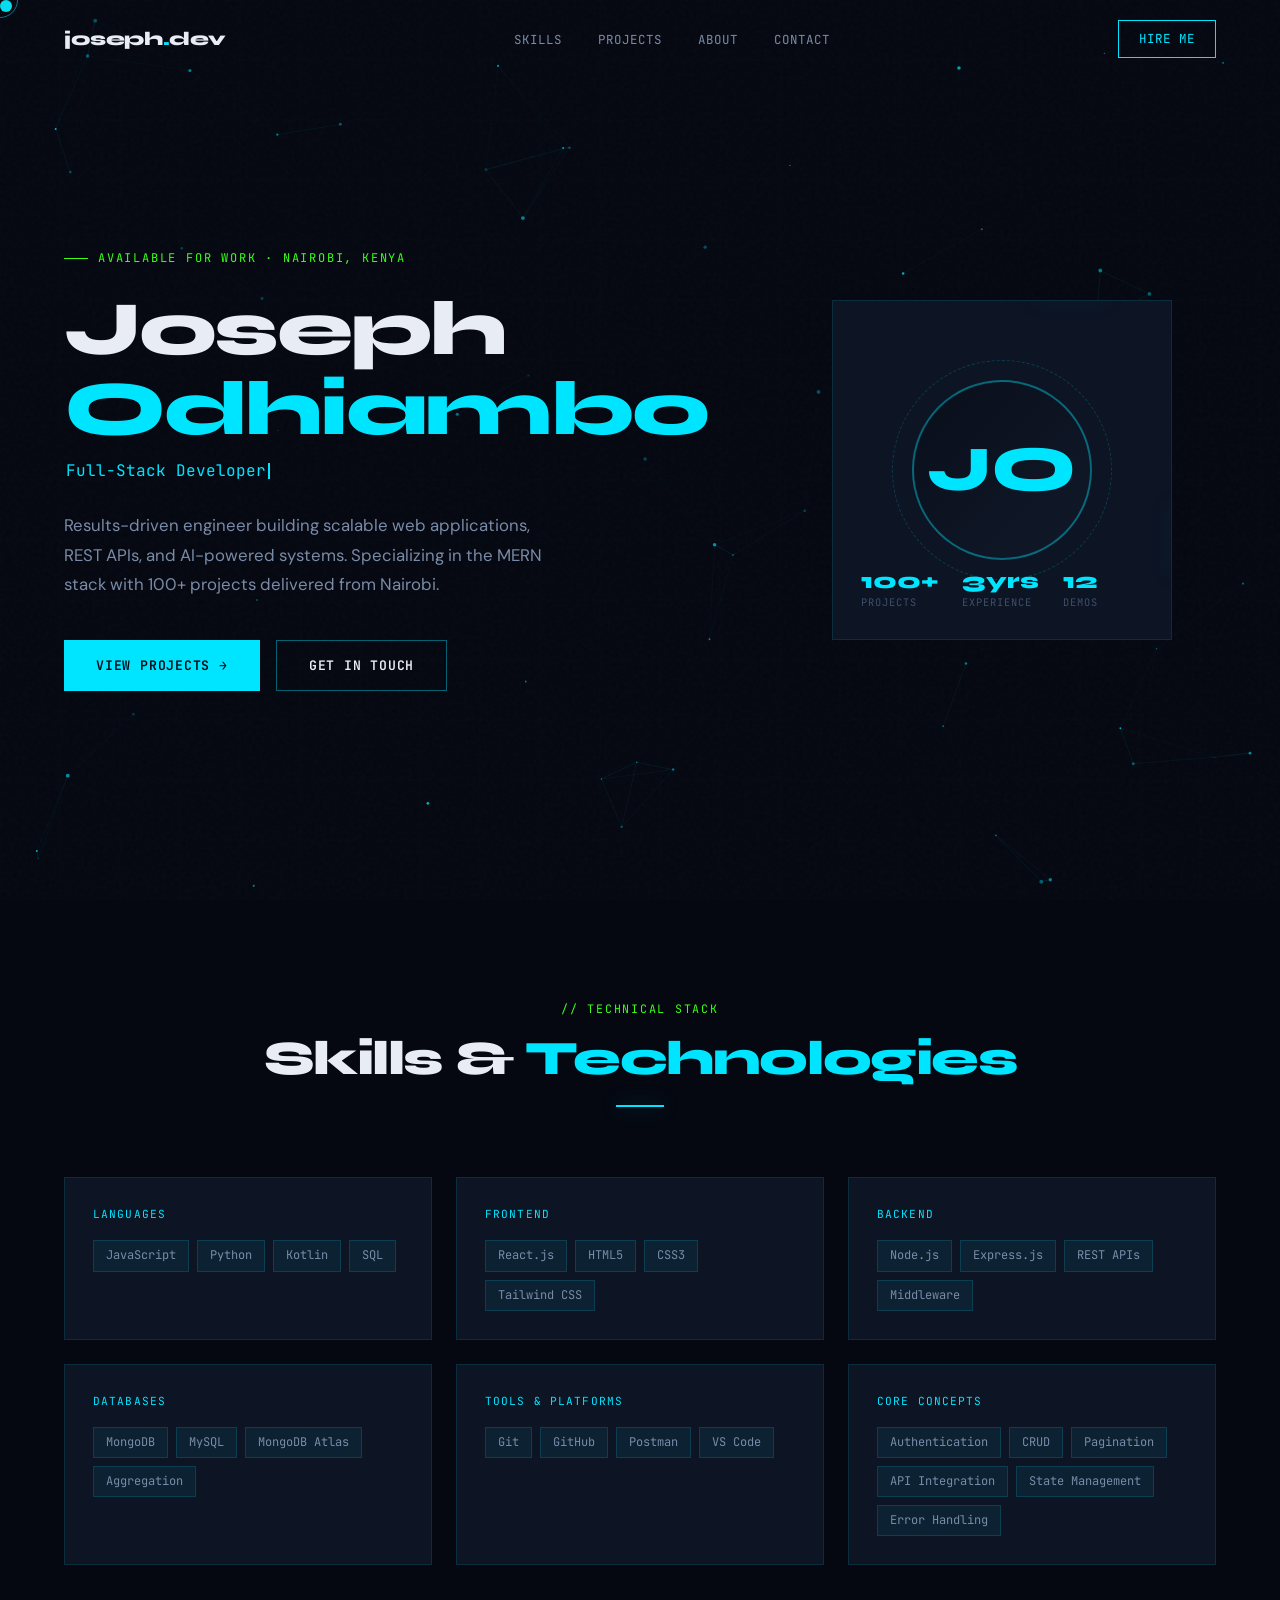
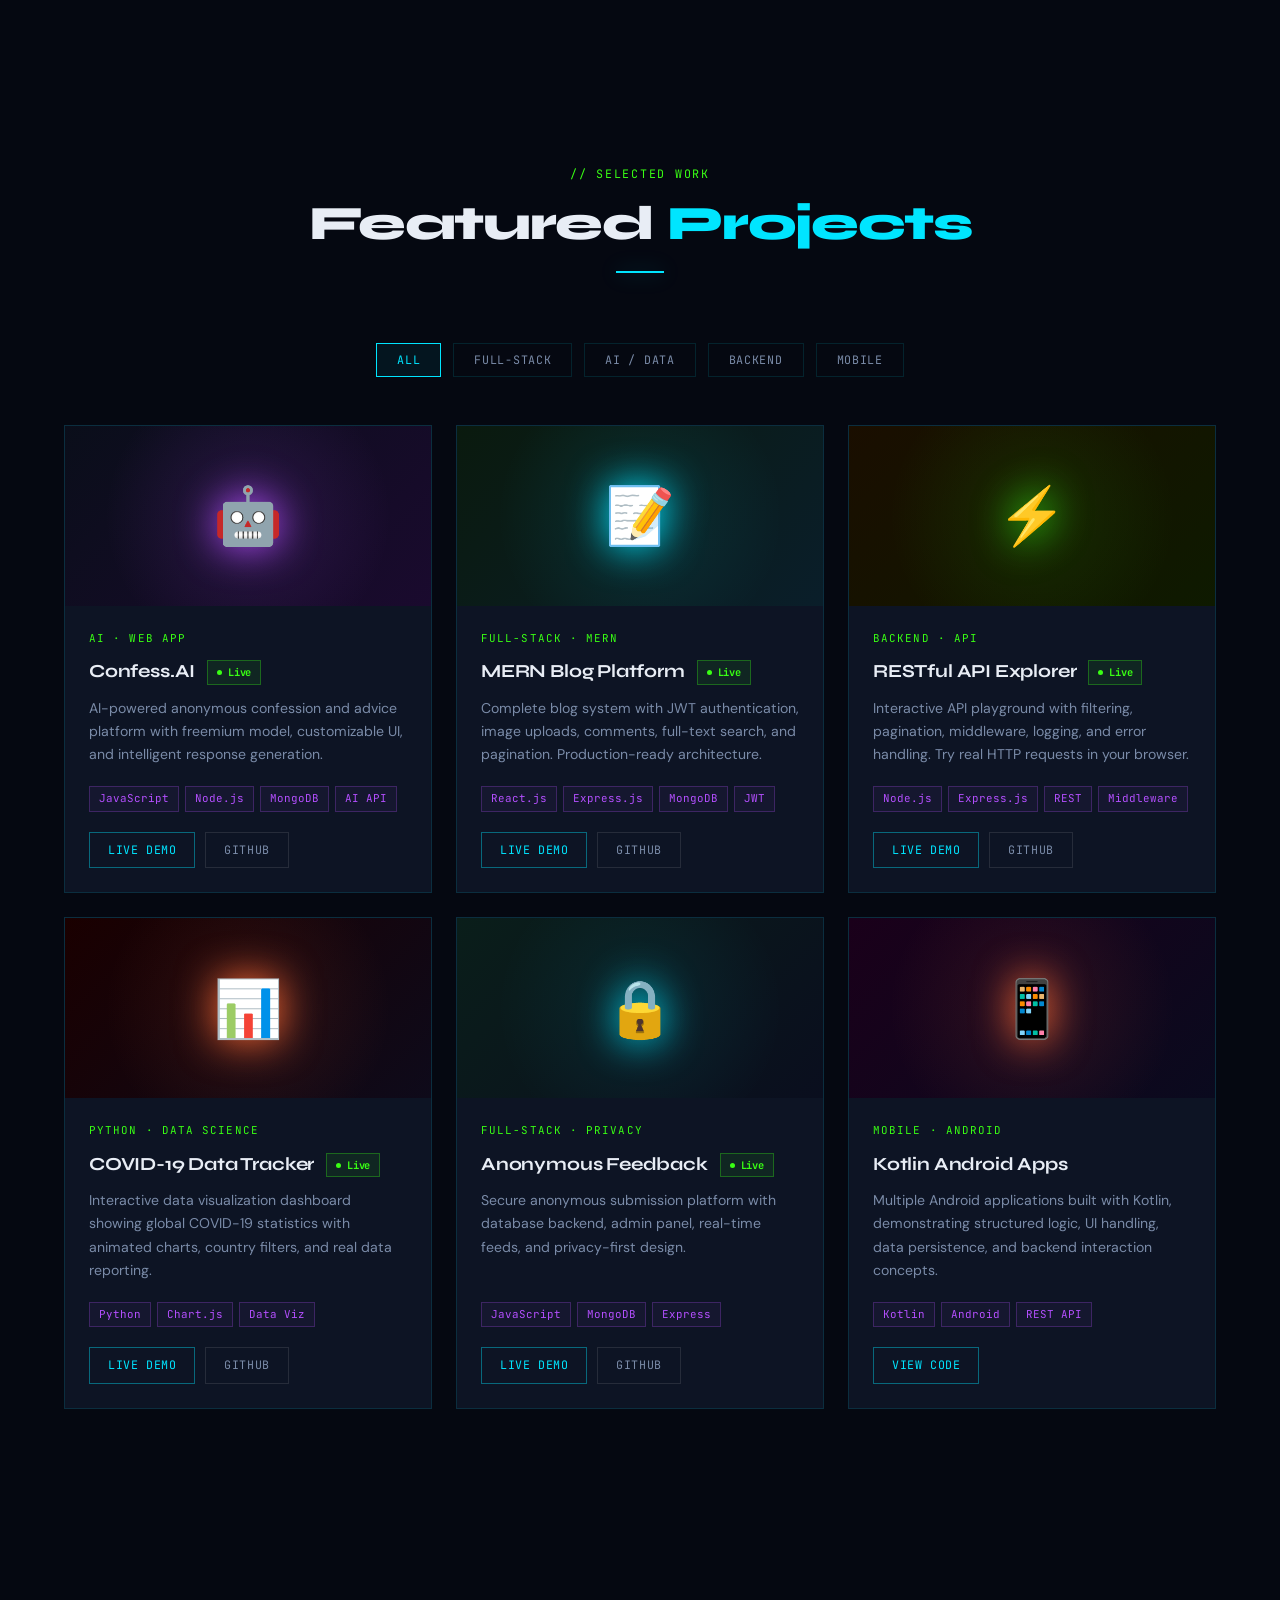
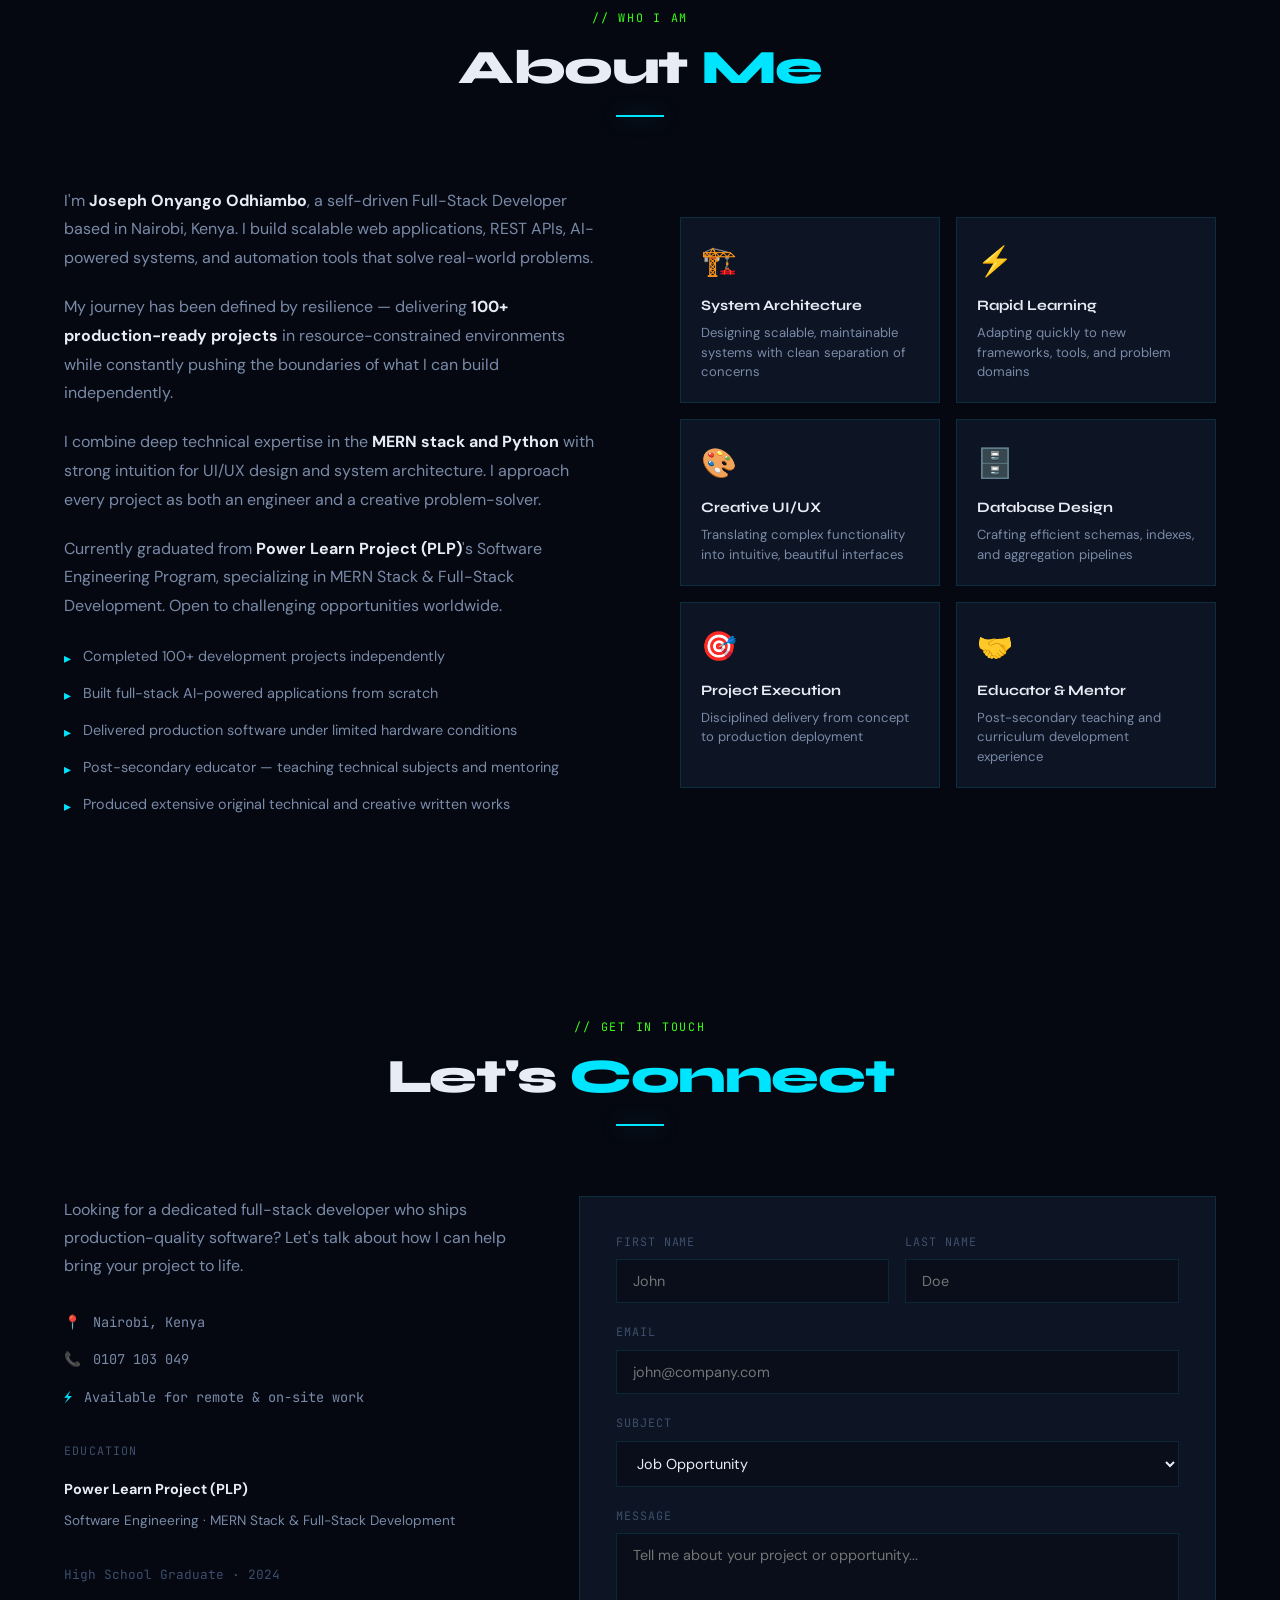
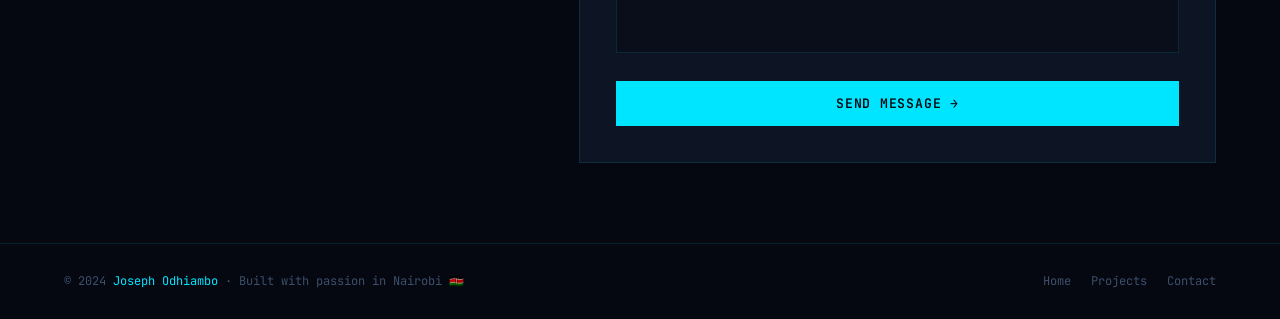
==== index.html @ 35f03763 "Add files via upload" ====
<!DOCTYPE html>
<html lang="en">
<head>
  <meta charset="UTF-8" />
  <meta name="viewport" content="width=device-width, initial-scale=1.0" />
  <meta name="description" content="Joseph Onyango Odhiambo — Full-Stack Developer, AI Builder, Software Engineer based in Nairobi, Kenya." />
  <title>Joseph Odhiambo | Full-Stack Developer & AI Builder</title>
  <link rel="stylesheet" href="css/style.css" />
</head>
<body>
<div id="cursor"></div>
<div id="cursor-ring"></div>
<canvas id="bg-canvas"></canvas>
<div class="noise-overlay"></div>

<nav>
  <div class="nav-inner">
    <a href="#hero" class="nav-logo">joseph<span>.</span>dev</a>
    <ul class="nav-links">
      <li><a href="#skills">Skills</a></li>
      <li><a href="#projects">Projects</a></li>
      <li><a href="#about">About</a></li>
      <li><a href="#contact">Contact</a></li>
    </ul>
    <a href="#contact" class="nav-cta">Hire Me</a>
    <button class="hamburger" id="hamburger" aria-label="Menu">
      <span></span><span></span><span></span>
    </button>
  </div>
</nav>

<div class="mobile-nav" id="mobileNav">
  <button class="mobile-nav-close" id="mobileClose">✕</button>
  <a href="#skills">Skills</a>
  <a href="#projects">Projects</a>
  <a href="#about">About</a>
  <a href="#contact">Contact</a>
  <a href="#contact" style="color:var(--accent-cyan)">Hire Me →</a>
</div>

<section id="hero">
  <div class="container">
    <div class="hero-grid">
      <div class="hero-content">
        <p class="hero-tag hero-reveal" style="opacity:0;transform:translateY(20px);transition:all 0.6s ease">Available for work · Nairobi, Kenya</p>
        <h1 class="hero-name hero-reveal" style="opacity:0;transform:translateY(20px);transition:all 0.6s ease">
          <span class="line">Joseph</span>
          <span class="line highlight">Odhiambo</span>
        </h1>
        <p class="hero-title hero-reveal" style="opacity:0;transform:translateY(20px);transition:all 0.6s ease">
          <span class="typed-text">Full-Stack Developer</span><span class="cursor-blink"></span>
        </p>
        <p class="hero-desc hero-reveal" style="opacity:0;transform:translateY(20px);transition:all 0.6s ease">
          Results-driven engineer building scalable web applications, REST APIs, and AI-powered systems. Specializing in the MERN stack with 100+ projects delivered from Nairobi.
        </p>
        <div class="hero-actions hero-reveal" style="opacity:0;transform:translateY(20px);transition:all 0.6s ease">
          <a href="#projects" class="btn-primary">View Projects →</a>
          <a href="#contact" class="btn-secondary">Get in Touch</a>
        </div>
      </div>
      <div class="hero-visual hero-reveal" style="opacity:0;transform:translateY(20px);transition:all 0.8s ease">
        <div class="hero-card">
          <div class="hero-avatar-ring"></div>
          <div class="hero-avatar">JO</div>
          <div class="hero-stats-row">
            <div class="stat-chip">
              <span class="num" data-count="100" data-suffix="+">0+</span>
              <span class="label">Projects</span>
            </div>
            <div class="stat-chip">
              <span class="num" data-count="3" data-suffix="yrs">0yrs</span>
              <span class="label">Experience</span>
            </div>
            <div class="stat-chip">
              <span class="num" data-count="12" data-suffix="">0</span>
              <span class="label">Demos</span>
            </div>
          </div>
        </div>
      </div>
    </div>
  </div>
</section>

<section id="skills">
  <div class="container">
    <div class="section-header reveal">
      <span class="section-tag">// technical stack</span>
      <h2 class="section-title">Skills &amp; <span>Technologies</span></h2>
      <div class="section-divider"></div>
    </div>
    <div class="skills-grid">
      <div class="skill-card reveal reveal-delay-1">
        <div class="skill-card-title">Languages</div>
        <div class="skill-tags">
          <span class="skill-tag">JavaScript</span><span class="skill-tag">Python</span>
          <span class="skill-tag">Kotlin</span><span class="skill-tag">SQL</span>
        </div>
      </div>
      <div class="skill-card reveal reveal-delay-2">
        <div class="skill-card-title">Frontend</div>
        <div class="skill-tags">
          <span class="skill-tag">React.js</span><span class="skill-tag">HTML5</span>
          <span class="skill-tag">CSS3</span><span class="skill-tag">Tailwind CSS</span>
        </div>
      </div>
      <div class="skill-card reveal reveal-delay-3">
        <div class="skill-card-title">Backend</div>
        <div class="skill-tags">
          <span class="skill-tag">Node.js</span><span class="skill-tag">Express.js</span>
          <span class="skill-tag">REST APIs</span><span class="skill-tag">Middleware</span>
        </div>
      </div>
      <div class="skill-card reveal reveal-delay-1">
        <div class="skill-card-title">Databases</div>
        <div class="skill-tags">
          <span class="skill-tag">MongoDB</span><span class="skill-tag">MySQL</span>
          <span class="skill-tag">MongoDB Atlas</span><span class="skill-tag">Aggregation</span>
        </div>
      </div>
      <div class="skill-card reveal reveal-delay-2">
        <div class="skill-card-title">Tools &amp; Platforms</div>
        <div class="skill-tags">
          <span class="skill-tag">Git</span><span class="skill-tag">GitHub</span>
          <span class="skill-tag">Postman</span><span class="skill-tag">VS Code</span>
        </div>
      </div>
      <div class="skill-card reveal reveal-delay-3">
        <div class="skill-card-title">Core Concepts</div>
        <div class="skill-tags">
          <span class="skill-tag">Authentication</span><span class="skill-tag">CRUD</span>
          <span class="skill-tag">Pagination</span><span class="skill-tag">API Integration</span>
          <span class="skill-tag">State Management</span><span class="skill-tag">Error Handling</span>
        </div>
      </div>
    </div>
  </div>
</section>

<section id="projects">
  <div class="container">
    <div class="section-header reveal">
      <span class="section-tag">// selected work</span>
      <h2 class="section-title">Featured <span>Projects</span></h2>
      <div class="section-divider"></div>
    </div>
    <div class="projects-filter reveal">
      <button class="filter-btn active" data-filter="all">All</button>
      <button class="filter-btn" data-filter="fullstack">Full-Stack</button>
      <button class="filter-btn" data-filter="ai">AI / Data</button>
      <button class="filter-btn" data-filter="backend">Backend</button>
      <button class="filter-btn" data-filter="mobile">Mobile</button>
    </div>
    <div class="projects-grid">

      <div class="project-card reveal reveal-delay-1" data-category="ai">
        <div class="project-header" style="background:linear-gradient(135deg,#0a0e1a,#1a0a2e)">
          <div class="project-header-bg" style="background:radial-gradient(circle at 50% 50%,#b44fff,transparent 70%);position:absolute;inset:0;opacity:0.15"></div>
          <span class="project-icon" style="color:#b44fff">🤖</span>
        </div>
        <div class="project-body">
          <span class="project-category">AI · Web App</span>
          <h3 class="project-name">Confess.AI <span class="live-badge">Live</span></h3>
          <p class="project-desc">AI-powered anonymous confession and advice platform with freemium model, customizable UI, and intelligent response generation.</p>
          <div class="project-tech">
            <span class="tech-chip">JavaScript</span><span class="tech-chip">Node.js</span>
            <span class="tech-chip">MongoDB</span><span class="tech-chip">AI API</span>
          </div>
          <div class="project-actions">
            <a href="projects/confess-ai.html" class="btn-project">Live Demo</a>
            <a href="#" class="btn-project" style="border-color:rgba(255,255,255,0.1);color:var(--text-secondary)">GitHub</a>
          </div>
        </div>
      </div>

      <div class="project-card reveal reveal-delay-2" data-category="fullstack">
        <div class="project-header" style="background:linear-gradient(135deg,#0a1a0e,#0a1e2a)">
          <div class="project-header-bg" style="background:radial-gradient(circle at 50% 50%,#00e5ff,transparent 70%);position:absolute;inset:0;opacity:0.1"></div>
          <span class="project-icon" style="color:#00e5ff">📝</span>
        </div>
        <div class="project-body">
          <span class="project-category">Full-Stack · MERN</span>
          <h3 class="project-name">MERN Blog Platform <span class="live-badge">Live</span></h3>
          <p class="project-desc">Complete blog system with JWT authentication, image uploads, comments, full-text search, and pagination. Production-ready architecture.</p>
          <div class="project-tech">
            <span class="tech-chip">React.js</span><span class="tech-chip">Express.js</span>
            <span class="tech-chip">MongoDB</span><span class="tech-chip">JWT</span>
          </div>
          <div class="project-actions">
            <a href="projects/blog-platform.html" class="btn-project">Live Demo</a>
            <a href="#" class="btn-project" style="border-color:rgba(255,255,255,0.1);color:var(--text-secondary)">GitHub</a>
          </div>
        </div>
      </div>

      <div class="project-card reveal reveal-delay-3" data-category="backend">
        <div class="project-header" style="background:linear-gradient(135deg,#1a0e00,#0e1a00)">
          <div class="project-header-bg" style="background:radial-gradient(circle at 50% 50%,#39ff14,transparent 70%);position:absolute;inset:0;opacity:0.1"></div>
          <span class="project-icon" style="color:#39ff14">⚡</span>
        </div>
        <div class="project-body">
          <span class="project-category">Backend · API</span>
          <h3 class="project-name">RESTful API Explorer <span class="live-badge">Live</span></h3>
          <p class="project-desc">Interactive API playground with filtering, pagination, middleware, logging, and error handling. Try real HTTP requests in your browser.</p>
          <div class="project-tech">
            <span class="tech-chip">Node.js</span><span class="tech-chip">Express.js</span>
            <span class="tech-chip">REST</span><span class="tech-chip">Middleware</span>
          </div>
          <div class="project-actions">
            <a href="projects/api-explorer.html" class="btn-project">Live Demo</a>
            <a href="#" class="btn-project" style="border-color:rgba(255,255,255,0.1);color:var(--text-secondary)">GitHub</a>
          </div>
        </div>
      </div>

      <div class="project-card reveal reveal-delay-1" data-category="ai">
        <div class="project-header" style="background:linear-gradient(135deg,#1a0000,#0e0a1a)">
          <div class="project-header-bg" style="background:radial-gradient(circle at 50% 50%,#ff6b35,transparent 70%);position:absolute;inset:0;opacity:0.12"></div>
          <span class="project-icon" style="color:#ff6b35">📊</span>
        </div>
        <div class="project-body">
          <span class="project-category">Python · Data Science</span>
          <h3 class="project-name">COVID-19 Data Tracker <span class="live-badge">Live</span></h3>
          <p class="project-desc">Interactive data visualization dashboard showing global COVID-19 statistics with animated charts, country filters, and real data reporting.</p>
          <div class="project-tech">
            <span class="tech-chip">Python</span><span class="tech-chip">Chart.js</span>
            <span class="tech-chip">Data Viz</span>
          </div>
          <div class="project-actions">
            <a href="projects/covid-tracker.html" class="btn-project">Live Demo</a>
            <a href="#" class="btn-project" style="border-color:rgba(255,255,255,0.1);color:var(--text-secondary)">GitHub</a>
          </div>
        </div>
      </div>

      <div class="project-card reveal reveal-delay-2" data-category="fullstack">
        <div class="project-header" style="background:linear-gradient(135deg,#0a1e1a,#0a0e1e)">
          <div class="project-header-bg" style="background:radial-gradient(circle at 50% 50%,#00e5ff,transparent 70%);position:absolute;inset:0;opacity:0.08"></div>
          <span class="project-icon" style="color:#00e5ff">🔒</span>
        </div>
        <div class="project-body">
          <span class="project-category">Full-Stack · Privacy</span>
          <h3 class="project-name">Anonymous Feedback <span class="live-badge">Live</span></h3>
          <p class="project-desc">Secure anonymous submission platform with database backend, admin panel, real-time feeds, and privacy-first design.</p>
          <div class="project-tech">
            <span class="tech-chip">JavaScript</span><span class="tech-chip">MongoDB</span>
            <span class="tech-chip">Express</span>
          </div>
          <div class="project-actions">
            <a href="projects/feedback-platform.html" class="btn-project">Live Demo</a>
            <a href="#" class="btn-project" style="border-color:rgba(255,255,255,0.1);color:var(--text-secondary)">GitHub</a>
          </div>
        </div>
      </div>

      <div class="project-card reveal reveal-delay-3" data-category="mobile">
        <div class="project-header" style="background:linear-gradient(135deg,#1a001a,#0a0a1e)">
          <div class="project-header-bg" style="background:radial-gradient(circle at 50% 50%,#ff6b35,transparent 70%);position:absolute;inset:0;opacity:0.12"></div>
          <span class="project-icon" style="color:#ff6b35">📱</span>
        </div>
        <div class="project-body">
          <span class="project-category">Mobile · Android</span>
          <h3 class="project-name">Kotlin Android Apps</h3>
          <p class="project-desc">Multiple Android applications built with Kotlin, demonstrating structured logic, UI handling, data persistence, and backend interaction concepts.</p>
          <div class="project-tech">
            <span class="tech-chip">Kotlin</span><span class="tech-chip">Android</span>
            <span class="tech-chip">REST API</span>
          </div>
          <div class="project-actions">
            <a href="#" class="btn-project">View Code</a>
          </div>
        </div>
      </div>

    </div>
  </div>
</section>

<section id="about">
  <div class="container">
    <div class="section-header reveal">
      <span class="section-tag">// who I am</span>
      <h2 class="section-title">About <span>Me</span></h2>
      <div class="section-divider"></div>
    </div>
    <div class="about-grid">
      <div class="about-text reveal">
        <p>I'm <strong>Joseph Onyango Odhiambo</strong>, a self-driven Full-Stack Developer based in Nairobi, Kenya. I build scalable web applications, REST APIs, AI-powered systems, and automation tools that solve real-world problems.</p>
        <p>My journey has been defined by resilience — delivering <strong>100+ production-ready projects</strong> in resource-constrained environments while constantly pushing the boundaries of what I can build independently.</p>
        <p>I combine deep technical expertise in the <strong>MERN stack and Python</strong> with strong intuition for UI/UX design and system architecture. I approach every project as both an engineer and a creative problem-solver.</p>
        <p>Currently graduated from <strong>Power Learn Project (PLP)</strong>'s Software Engineering Program, specializing in MERN Stack &amp; Full-Stack Development. Open to challenging opportunities worldwide.</p>
        <ul class="achievements-list">
          <li>Completed 100+ development projects independently</li>
          <li>Built full-stack AI-powered applications from scratch</li>
          <li>Delivered production software under limited hardware conditions</li>
          <li>Post-secondary educator — teaching technical subjects and mentoring</li>
          <li>Produced extensive original technical and creative written works</li>
        </ul>
      </div>
      <div class="strengths-grid reveal">
        <div class="strength-item"><div class="strength-icon">🏗️</div><div class="strength-title">System Architecture</div><div class="strength-desc">Designing scalable, maintainable systems with clean separation of concerns</div></div>
        <div class="strength-item"><div class="strength-icon">⚡</div><div class="strength-title">Rapid Learning</div><div class="strength-desc">Adapting quickly to new frameworks, tools, and problem domains</div></div>
        <div class="strength-item"><div class="strength-icon">🎨</div><div class="strength-title">Creative UI/UX</div><div class="strength-desc">Translating complex functionality into intuitive, beautiful interfaces</div></div>
        <div class="strength-item"><div class="strength-icon">🗄️</div><div class="strength-title">Database Design</div><div class="strength-desc">Crafting efficient schemas, indexes, and aggregation pipelines</div></div>
        <div class="strength-item"><div class="strength-icon">🎯</div><div class="strength-title">Project Execution</div><div class="strength-desc">Disciplined delivery from concept to production deployment</div></div>
        <div class="strength-item"><div class="strength-icon">🤝</div><div class="strength-title">Educator &amp; Mentor</div><div class="strength-desc">Post-secondary teaching and curriculum development experience</div></div>
      </div>
    </div>
  </div>
</section>

<section id="contact">
  <div class="container">
    <div class="section-header reveal">
      <span class="section-tag">// get in touch</span>
      <h2 class="section-title">Let's <span>Connect</span></h2>
      <div class="section-divider"></div>
    </div>
    <div class="contact-wrapper">
      <div class="contact-info reveal">
        <p>Looking for a dedicated full-stack developer who ships production-quality software? Let's talk about how I can help bring your project to life.</p>
        <div class="contact-detail"><span>📍</span><span>Nairobi, Kenya</span></div>
        <div class="contact-detail"><span>📞</span><span>0107 103 049</span></div>
        <div class="contact-detail"><span>⚡</span><span>Available for remote &amp; on-site work</span></div>
        <div style="margin-top:32px">
          <p style="font-family:var(--font-mono);font-size:0.73rem;color:var(--text-muted);text-transform:uppercase;letter-spacing:0.1em;margin-bottom:16px">Education</p>
          <p style="color:var(--text-secondary);font-size:0.9rem;margin-bottom:6px"><strong style="color:var(--text-primary)">Power Learn Project (PLP)</strong></p>
          <p style="color:var(--text-secondary);font-size:0.85rem">Software Engineering · MERN Stack &amp; Full-Stack Development</p>
          <p style="color:var(--text-muted);font-size:0.8rem;font-family:var(--font-mono)">High School Graduate · 2024</p>
        </div>
      </div>
      <div class="contact-form reveal reveal-delay-2">
        <form id="contactForm">
          <div class="form-row">
            <div class="form-group"><label>First Name</label><input type="text" placeholder="John" required /></div>
            <div class="form-group"><label>Last Name</label><input type="text" placeholder="Doe" required /></div>
          </div>
          <div class="form-group"><label>Email</label><input type="email" placeholder="john@company.com" required /></div>
          <div class="form-group">
            <label>Subject</label>
            <select><option>Job Opportunity</option><option>Freelance Project</option><option>Collaboration</option><option>General Inquiry</option></select>
          </div>
          <div class="form-group"><label>Message</label><textarea placeholder="Tell me about your project or opportunity..." required></textarea></div>
          <button type="submit" class="btn-primary" style="width:100%;justify-content:center">Send Message →</button>
        </form>
        <div class="form-success">✓ Message sent! I will get back to you within 24 hours.</div>
      </div>
    </div>
  </div>
</section>

<footer>
  <div class="footer-inner">
    <p class="footer-copy">© 2024 <span>Joseph Odhiambo</span> · Built with passion in Nairobi 🇰🇪</p>
    <div class="footer-links">
      <a href="#hero">Home</a>
      <a href="#projects">Projects</a>
      <a href="#contact">Contact</a>
    </div>
  </div>
</footer>

<script src="js/particles.js"></script>
<script src="js/main.js"></script>
<script>
window.addEventListener('load', () => {
  setTimeout(() => {
    document.querySelectorAll('.hero-reveal').forEach((el, i) => {
      setTimeout(() => { el.style.opacity='1'; el.style.transform='translateY(0)'; }, i*140);
    });
  }, 300);
});
</script>
</body>
</html>
---- css/style.css ----
/* ============================================
   JOSEPH ODHIAMBO PORTFOLIO - MAIN STYLESHEET
   Theme: Dark Tech Noir + Electric Accents
   ============================================ */

@import url('https://fonts.googleapis.com/css2?family=Syne:wght@400;600;700;800&family=JetBrains+Mono:wght@300;400;600&family=DM+Sans:wght@300;400;500&display=swap');

/* ── CSS Variables ── */
:root {
  --bg-primary: #050811;
  --bg-secondary: #090e1a;
  --bg-card: #0d1424;
  --bg-card-hover: #111929;

  --accent-cyan: #00e5ff;
  --accent-green: #39ff14;
  --accent-purple: #b44fff;
  --accent-orange: #ff6b35;

  --text-primary: #e8edf5;
  --text-secondary: #7a8ba8;
  --text-muted: #3d4f6b;

  --border: rgba(0, 229, 255, 0.12);
  --border-bright: rgba(0, 229, 255, 0.4);

  --glow-cyan: 0 0 20px rgba(0,229,255,0.35), 0 0 60px rgba(0,229,255,0.1);
  --glow-green: 0 0 20px rgba(57,255,20,0.35), 0 0 60px rgba(57,255,20,0.1);

  --font-display: 'Syne', sans-serif;
  --font-mono: 'JetBrains Mono', monospace;
  --font-body: 'DM Sans', sans-serif;

  --transition: all 0.3s cubic-bezier(0.4, 0, 0.2, 1);
  --transition-slow: all 0.6s cubic-bezier(0.4, 0, 0.2, 1);
}

/* ── Reset & Base ── */
*, *::before, *::after { box-sizing: border-box; margin: 0; padding: 0; }

html { scroll-behavior: smooth; }

body {
  background: var(--bg-primary);
  color: var(--text-primary);
  font-family: var(--font-body);
  font-size: 16px;
  line-height: 1.6;
  overflow-x: hidden;
  cursor: none;
}

/* ── Custom Cursor ── */
#cursor {
  width: 12px; height: 12px;
  background: var(--accent-cyan);
  border-radius: 50%;
  position: fixed;
  top: 0; left: 0;
  pointer-events: none;
  z-index: 99999;
  transition: transform 0.15s ease, width 0.2s, height 0.2s;
  mix-blend-mode: difference;
}
#cursor-ring {
  width: 36px; height: 36px;
  border: 1.5px solid rgba(0,229,255,0.5);
  border-radius: 50%;
  position: fixed;
  top: 0; left: 0;
  pointer-events: none;
  z-index: 99998;
  transition: transform 0.4s ease;
}
body:hover #cursor { transform: translate(-50%,-50%); }
a:hover ~ #cursor, button:hover ~ #cursor { transform: translate(-50%,-50%) scale(2.5); }

/* ── Scrollbar ── */
::-webkit-scrollbar { width: 4px; }
::-webkit-scrollbar-track { background: var(--bg-secondary); }
::-webkit-scrollbar-thumb { background: var(--accent-cyan); border-radius: 4px; }

/* ── Canvas Background ── */
#bg-canvas {
  position: fixed;
  top: 0; left: 0;
  width: 100%; height: 100%;
  z-index: 0;
  pointer-events: none;
}

/* ── Noise Overlay ── */
.noise-overlay {
  position: fixed;
  top: 0; left: 0;
  width: 100%; height: 100%;
  z-index: 1;
  pointer-events: none;
  opacity: 0.025;
  background-image: url("data:image/svg+xml,%3Csvg viewBox='0 0 256 256' xmlns='http://www.w3.org/2000/svg'%3E%3Cfilter id='noise'%3E%3CfeTurbulence type='fractalNoise' baseFrequency='0.9' numOctaves='4'/%3E%3C/filter%3E%3Crect width='100%25' height='100%25' filter='url(%23noise)'/%3E%3C/svg%3E");
}

/* ── Layout ── */
.container {
  max-width: 1200px;
  margin: 0 auto;
  padding: 0 24px;
  position: relative;
  z-index: 2;
}

section { position: relative; z-index: 2; }

/* ── Navigation ── */
nav {
  position: fixed;
  top: 0; left: 0; right: 0;
  z-index: 1000;
  padding: 20px 0;
  transition: var(--transition);
}
nav.scrolled {
  background: rgba(5,8,17,0.85);
  backdrop-filter: blur(20px);
  border-bottom: 1px solid var(--border);
  padding: 14px 0;
}
.nav-inner {
  display: flex;
  align-items: center;
  justify-content: space-between;
  max-width: 1200px;
  margin: 0 auto;
  padding: 0 24px;
}
.nav-logo {
  font-family: var(--font-display);
  font-size: 1.2rem;
  font-weight: 800;
  color: var(--text-primary);
  text-decoration: none;
  letter-spacing: -0.02em;
}
.nav-logo span { color: var(--accent-cyan); }

.nav-links {
  display: flex;
  gap: 36px;
  list-style: none;
}
.nav-links a {
  font-family: var(--font-mono);
  font-size: 0.78rem;
  color: var(--text-secondary);
  text-decoration: none;
  letter-spacing: 0.08em;
  text-transform: uppercase;
  transition: var(--transition);
  position: relative;
}
.nav-links a::after {
  content: '';
  position: absolute;
  bottom: -4px; left: 0;
  width: 0; height: 1px;
  background: var(--accent-cyan);
  transition: var(--transition);
}
.nav-links a:hover { color: var(--accent-cyan); }
.nav-links a:hover::after { width: 100%; }

.nav-cta {
  font-family: var(--font-mono);
  font-size: 0.78rem;
  padding: 8px 20px;
  border: 1px solid var(--accent-cyan);
  color: var(--accent-cyan);
  background: transparent;
  text-decoration: none;
  letter-spacing: 0.08em;
  text-transform: uppercase;
  transition: var(--transition);
  cursor: none;
}
.nav-cta:hover {
  background: var(--accent-cyan);
  color: var(--bg-primary);
  box-shadow: var(--glow-cyan);
}

/* Hamburger */
.hamburger {
  display: none;
  flex-direction: column;
  gap: 5px;
  cursor: none;
  background: none;
  border: none;
  padding: 4px;
}
.hamburger span {
  display: block;
  width: 24px; height: 2px;
  background: var(--text-primary);
  transition: var(--transition);
}

/* Mobile Nav */
.mobile-nav {
  display: none;
  position: fixed;
  top: 0; left: 0; right: 0; bottom: 0;
  background: rgba(5,8,17,0.97);
  backdrop-filter: blur(20px);
  z-index: 999;
  flex-direction: column;
  align-items: center;
  justify-content: center;
  gap: 40px;
}
.mobile-nav.open { display: flex; }
.mobile-nav a {
  font-family: var(--font-display);
  font-size: 2rem;
  font-weight: 700;
  color: var(--text-primary);
  text-decoration: none;
  transition: var(--transition);
}
.mobile-nav a:hover { color: var(--accent-cyan); }
.mobile-nav-close {
  position: absolute;
  top: 24px; right: 24px;
  background: none;
  border: none;
  color: var(--text-primary);
  font-size: 1.5rem;
  cursor: none;
}

/* ── Hero ── */
#hero {
  min-height: 100vh;
  display: flex;
  align-items: center;
  padding: 120px 0 80px;
}
.hero-grid {
  display: grid;
  grid-template-columns: 1fr 1fr;
  gap: 80px;
  align-items: center;
}
.hero-tag {
  font-family: var(--font-mono);
  font-size: 0.75rem;
  color: var(--accent-green);
  letter-spacing: 0.15em;
  text-transform: uppercase;
  margin-bottom: 20px;
  display: flex;
  align-items: center;
  gap: 10px;
}
.hero-tag::before {
  content: '';
  display: inline-block;
  width: 24px; height: 1px;
  background: var(--accent-green);
}
.hero-name {
  font-family: var(--font-display);
  font-size: clamp(2.8rem, 6vw, 5rem);
  font-weight: 800;
  line-height: 1.05;
  letter-spacing: -0.03em;
  margin-bottom: 8px;
}
.hero-name .line { display: block; }
.hero-name .highlight { color: var(--accent-cyan); }

.hero-title {
  font-family: var(--font-mono);
  font-size: 1rem;
  color: var(--text-secondary);
  margin-bottom: 28px;
  padding-left: 2px;
}
.hero-title .typed-text { color: var(--accent-cyan); }
.hero-title .cursor-blink {
  display: inline-block;
  width: 2px; height: 1em;
  background: var(--accent-cyan);
  margin-left: 2px;
  animation: blink 1s step-end infinite;
  vertical-align: middle;
}
@keyframes blink { 0%,100%{opacity:1} 50%{opacity:0} }

.hero-desc {
  color: var(--text-secondary);
  font-size: 1.05rem;
  line-height: 1.75;
  max-width: 480px;
  margin-bottom: 40px;
}

.hero-actions {
  display: flex;
  gap: 16px;
  flex-wrap: wrap;
}

/* ── Buttons ── */
.btn-primary {
  font-family: var(--font-mono);
  font-size: 0.82rem;
  font-weight: 600;
  letter-spacing: 0.06em;
  text-transform: uppercase;
  padding: 14px 32px;
  background: var(--accent-cyan);
  color: var(--bg-primary);
  border: none;
  text-decoration: none;
  display: inline-flex;
  align-items: center;
  gap: 8px;
  transition: var(--transition);
  cursor: none;
  position: relative;
  overflow: hidden;
}
.btn-primary::before {
  content: '';
  position: absolute;
  top: 0; left: -100%;
  width: 100%; height: 100%;
  background: rgba(255,255,255,0.15);
  transition: left 0.3s ease;
}
.btn-primary:hover { box-shadow: var(--glow-cyan); transform: translateY(-2px); }
.btn-primary:hover::before { left: 100%; }

.btn-secondary {
  font-family: var(--font-mono);
  font-size: 0.82rem;
  font-weight: 600;
  letter-spacing: 0.06em;
  text-transform: uppercase;
  padding: 14px 32px;
  background: transparent;
  color: var(--text-primary);
  border: 1px solid var(--border-bright);
  text-decoration: none;
  display: inline-flex;
  align-items: center;
  gap: 8px;
  transition: var(--transition);
  cursor: none;
}
.btn-secondary:hover {
  border-color: var(--accent-cyan);
  color: var(--accent-cyan);
  background: rgba(0,229,255,0.05);
}

/* ── Hero Visual ── */
.hero-visual {
  position: relative;
  display: flex;
  align-items: center;
  justify-content: center;
}
.hero-card {
  position: relative;
  width: 340px; height: 340px;
  border: 1px solid var(--border);
  background: var(--bg-card);
  display: flex;
  align-items: center;
  justify-content: center;
  overflow: hidden;
}
.hero-card::before {
  content: '';
  position: absolute;
  top: -1px; right: 60px;
  width: 80px; height: 1px;
  background: var(--accent-cyan);
  box-shadow: var(--glow-cyan);
}
.hero-card::after {
  content: '';
  position: absolute;
  bottom: 60px; right: -1px;
  width: 1px; height: 80px;
  background: var(--accent-cyan);
  box-shadow: var(--glow-cyan);
}
.hero-avatar {
  width: 180px; height: 180px;
  border-radius: 50%;
  background: linear-gradient(135deg, var(--bg-secondary), var(--bg-card-hover));
  border: 2px solid var(--border-bright);
  display: flex;
  align-items: center;
  justify-content: center;
  font-family: var(--font-display);
  font-size: 4rem;
  font-weight: 800;
  color: var(--accent-cyan);
  position: relative;
  z-index: 1;
}
.hero-avatar-ring {
  position: absolute;
  width: 220px; height: 220px;
  border-radius: 50%;
  border: 1px dashed rgba(0,229,255,0.2);
  animation: spin 20s linear infinite;
}
@keyframes spin { from{transform:rotate(0deg)} to{transform:rotate(360deg)} }

.hero-stats-row {
  position: absolute;
  bottom: 28px; left: 28px;
  display: flex;
  gap: 24px;
}
.stat-chip {
  display: flex;
  flex-direction: column;
}
.stat-chip .num {
  font-family: var(--font-display);
  font-size: 1.4rem;
  font-weight: 800;
  color: var(--accent-cyan);
  line-height: 1;
}
.stat-chip .label {
  font-family: var(--font-mono);
  font-size: 0.65rem;
  color: var(--text-muted);
  text-transform: uppercase;
  letter-spacing: 0.1em;
  margin-top: 2px;
}

/* ── Section Headers ── */
.section-header {
  text-align: center;
  margin-bottom: 70px;
}
.section-tag {
  font-family: var(--font-mono);
  font-size: 0.73rem;
  color: var(--accent-green);
  letter-spacing: 0.15em;
  text-transform: uppercase;
  margin-bottom: 14px;
  display: block;
}
.section-title {
  font-family: var(--font-display);
  font-size: clamp(2rem, 4vw, 3rem);
  font-weight: 800;
  letter-spacing: -0.03em;
  line-height: 1.1;
}
.section-title span { color: var(--accent-cyan); }
.section-divider {
  width: 48px; height: 2px;
  background: var(--accent-cyan);
  margin: 20px auto 0;
  box-shadow: var(--glow-cyan);
}

/* ── Skills ── */
#skills { padding: 100px 0; }

.skills-grid {
  display: grid;
  grid-template-columns: repeat(auto-fill, minmax(300px, 1fr));
  gap: 24px;
}
.skill-card {
  background: var(--bg-card);
  border: 1px solid var(--border);
  padding: 28px;
  transition: var(--transition);
  position: relative;
  overflow: hidden;
}
.skill-card::before {
  content: '';
  position: absolute;
  top: 0; left: 0;
  width: 3px; height: 0;
  background: var(--accent-cyan);
  transition: height 0.4s ease;
}
.skill-card:hover { border-color: var(--border-bright); background: var(--bg-card-hover); }
.skill-card:hover::before { height: 100%; }

.skill-card-title {
  font-family: var(--font-mono);
  font-size: 0.7rem;
  color: var(--accent-cyan);
  text-transform: uppercase;
  letter-spacing: 0.1em;
  margin-bottom: 16px;
}
.skill-tags {
  display: flex;
  flex-wrap: wrap;
  gap: 8px;
}
.skill-tag {
  font-family: var(--font-mono);
  font-size: 0.75rem;
  padding: 5px 12px;
  background: rgba(0,229,255,0.06);
  border: 1px solid rgba(0,229,255,0.15);
  color: var(--text-secondary);
  transition: var(--transition);
}
.skill-tag:hover {
  background: rgba(0,229,255,0.12);
  border-color: var(--accent-cyan);
  color: var(--accent-cyan);
}

/* ── Projects ── */
#projects { padding: 100px 0; }

.projects-filter {
  display: flex;
  gap: 12px;
  flex-wrap: wrap;
  justify-content: center;
  margin-bottom: 48px;
}
.filter-btn {
  font-family: var(--font-mono);
  font-size: 0.73rem;
  padding: 8px 20px;
  border: 1px solid var(--border);
  background: transparent;
  color: var(--text-secondary);
  cursor: none;
  transition: var(--transition);
  text-transform: uppercase;
  letter-spacing: 0.06em;
}
.filter-btn.active, .filter-btn:hover {
  border-color: var(--accent-cyan);
  color: var(--accent-cyan);
  background: rgba(0,229,255,0.06);
}

.projects-grid {
  display: grid;
  grid-template-columns: repeat(auto-fill, minmax(340px, 1fr));
  gap: 24px;
}
.project-card {
  background: var(--bg-card);
  border: 1px solid var(--border);
  overflow: hidden;
  transition: var(--transition);
  position: relative;
  display: flex;
  flex-direction: column;
}
.project-card:hover {
  border-color: var(--border-bright);
  transform: translateY(-4px);
  box-shadow: 0 20px 60px rgba(0,0,0,0.4), 0 0 40px rgba(0,229,255,0.06);
}

.project-header {
  height: 180px;
  position: relative;
  overflow: hidden;
  display: flex;
  align-items: center;
  justify-content: center;
}
.project-icon {
  font-size: 3.5rem;
  position: relative;
  z-index: 1;
  filter: drop-shadow(0 0 20px currentColor);
}
.project-header-bg {
  position: absolute;
  inset: 0;
  opacity: 0.08;
}

.project-body { padding: 24px; flex: 1; display: flex; flex-direction: column; }
.project-category {
  font-family: var(--font-mono);
  font-size: 0.68rem;
  color: var(--accent-green);
  text-transform: uppercase;
  letter-spacing: 0.1em;
  margin-bottom: 10px;
}
.project-name {
  font-family: var(--font-display);
  font-size: 1.15rem;
  font-weight: 700;
  margin-bottom: 10px;
  letter-spacing: -0.01em;
}
.project-desc {
  font-size: 0.88rem;
  color: var(--text-secondary);
  line-height: 1.65;
  flex: 1;
  margin-bottom: 20px;
}
.project-tech {
  display: flex;
  flex-wrap: wrap;
  gap: 6px;
  margin-bottom: 20px;
}
.tech-chip {
  font-family: var(--font-mono);
  font-size: 0.68rem;
  padding: 3px 9px;
  border: 1px solid rgba(180,79,255,0.25);
  color: var(--accent-purple);
  background: rgba(180,79,255,0.05);
}
.project-actions { display: flex; gap: 10px; }
.btn-project {
  font-family: var(--font-mono);
  font-size: 0.73rem;
  padding: 8px 18px;
  border: 1px solid var(--border-bright);
  color: var(--accent-cyan);
  background: transparent;
  text-decoration: none;
  cursor: none;
  transition: var(--transition);
  text-transform: uppercase;
  letter-spacing: 0.05em;
}
.btn-project:hover { background: var(--accent-cyan); color: var(--bg-primary); }

/* ── About ── */
#about { padding: 100px 0; }

.about-grid {
  display: grid;
  grid-template-columns: 1fr 1fr;
  gap: 80px;
  align-items: center;
}
.about-text p {
  color: var(--text-secondary);
  margin-bottom: 20px;
  line-height: 1.8;
}
.about-text p strong { color: var(--text-primary); }

.achievements-list {
  list-style: none;
  margin-top: 24px;
  display: flex;
  flex-direction: column;
  gap: 12px;
}
.achievements-list li {
  display: flex;
  align-items: flex-start;
  gap: 12px;
  font-size: 0.9rem;
  color: var(--text-secondary);
}
.achievements-list li::before {
  content: '▸';
  color: var(--accent-cyan);
  flex-shrink: 0;
  margin-top: 2px;
}

.strengths-grid {
  display: grid;
  grid-template-columns: 1fr 1fr;
  gap: 16px;
}
.strength-item {
  background: var(--bg-card);
  border: 1px solid var(--border);
  padding: 20px;
  transition: var(--transition);
}
.strength-item:hover { border-color: var(--border-bright); }
.strength-icon { font-size: 1.8rem; margin-bottom: 10px; }
.strength-title {
  font-family: var(--font-display);
  font-size: 0.9rem;
  font-weight: 700;
  margin-bottom: 6px;
}
.strength-desc { font-size: 0.82rem; color: var(--text-secondary); line-height: 1.5; }

/* ── Contact ── */
#contact { padding: 100px 0 80px; }

.contact-wrapper {
  display: grid;
  grid-template-columns: 1fr 1.4fr;
  gap: 60px;
  align-items: start;
}
.contact-info p {
  color: var(--text-secondary);
  margin-bottom: 32px;
  line-height: 1.75;
}
.contact-detail {
  display: flex;
  align-items: center;
  gap: 12px;
  margin-bottom: 16px;
  font-family: var(--font-mono);
  font-size: 0.85rem;
  color: var(--text-secondary);
}
.contact-detail span:first-child { color: var(--accent-cyan); }

.contact-form {
  background: var(--bg-card);
  border: 1px solid var(--border);
  padding: 36px;
}
.form-row {
  display: grid;
  grid-template-columns: 1fr 1fr;
  gap: 16px;
}
.form-group { margin-bottom: 20px; }
.form-group label {
  display: block;
  font-family: var(--font-mono);
  font-size: 0.73rem;
  text-transform: uppercase;
  letter-spacing: 0.08em;
  color: var(--text-muted);
  margin-bottom: 8px;
}
.form-group input,
.form-group textarea,
.form-group select {
  width: 100%;
  background: var(--bg-secondary);
  border: 1px solid var(--border);
  color: var(--text-primary);
  padding: 12px 16px;
  font-family: var(--font-body);
  font-size: 0.9rem;
  transition: var(--transition);
  outline: none;
  resize: none;
}
.form-group input:focus,
.form-group textarea:focus,
.form-group select:focus {
  border-color: var(--accent-cyan);
  background: rgba(0,229,255,0.03);
}
.form-group textarea { height: 120px; }
.form-success {
  display: none;
  text-align: center;
  padding: 20px;
  background: rgba(57,255,20,0.05);
  border: 1px solid rgba(57,255,20,0.2);
  color: var(--accent-green);
  font-family: var(--font-mono);
  font-size: 0.85rem;
}

/* ── Footer ── */
footer {
  border-top: 1px solid var(--border);
  padding: 28px 0;
  position: relative;
  z-index: 2;
}
.footer-inner {
  display: flex;
  align-items: center;
  justify-content: space-between;
  max-width: 1200px;
  margin: 0 auto;
  padding: 0 24px;
}
.footer-copy {
  font-family: var(--font-mono);
  font-size: 0.75rem;
  color: var(--text-muted);
}
.footer-copy span { color: var(--accent-cyan); }
.footer-links { display: flex; gap: 20px; }
.footer-links a {
  font-family: var(--font-mono);
  font-size: 0.75rem;
  color: var(--text-muted);
  text-decoration: none;
  transition: var(--transition);
}
.footer-links a:hover { color: var(--accent-cyan); }

/* ── Scroll Reveal Animations ── */
.reveal {
  opacity: 0;
  transform: translateY(30px);
  transition: opacity 0.7s ease, transform 0.7s ease;
}
.reveal.revealed {
  opacity: 1;
  transform: translateY(0);
}
.reveal-delay-1 { transition-delay: 0.1s; }
.reveal-delay-2 { transition-delay: 0.2s; }
.reveal-delay-3 { transition-delay: 0.3s; }
.reveal-delay-4 { transition-delay: 0.4s; }
.reveal-delay-5 { transition-delay: 0.5s; }

/* ── Glitch Effect ── */
@keyframes glitch {
  0% { clip-path: inset(0 0 98% 0); transform: translateX(-4px); }
  10% { clip-path: inset(0 0 80% 0); transform: translateX(4px); }
  20% { clip-path: inset(40% 0 40% 0); transform: translateX(-2px); }
  30% { clip-path: inset(70% 0 10% 0); transform: translateX(3px); }
  40% { clip-path: inset(90% 0 2% 0); transform: translateX(-3px); }
  50% { clip-path: inset(0 0 0 0); transform: translateX(0); }
  100% { clip-path: inset(0 0 0 0); transform: translateX(0); }
}

/* ── Live Demo Badge ── */
.live-badge {
  display: inline-flex;
  align-items: center;
  gap: 6px;
  font-family: var(--font-mono);
  font-size: 0.65rem;
  padding: 3px 9px;
  background: rgba(57,255,20,0.08);
  border: 1px solid rgba(57,255,20,0.3);
  color: var(--accent-green);
  margin-left: 8px;
  vertical-align: middle;
}
.live-badge::before {
  content: '';
  width: 5px; height: 5px;
  background: var(--accent-green);
  border-radius: 50%;
  animation: pulse 1.5s ease infinite;
}
@keyframes pulse {
  0%,100% { opacity: 1; transform: scale(1); }
  50% { opacity: 0.4; transform: scale(1.5); }
}

/* ── Responsive ── */
@media (max-width: 900px) {
  .hero-grid { grid-template-columns: 1fr; gap: 60px; }
  .hero-visual { order: -1; }
  .about-grid { grid-template-columns: 1fr; gap: 40px; }
  .contact-wrapper { grid-template-columns: 1fr; }
}

@media (max-width: 768px) {
  .nav-links, .nav-cta { display: none; }
  .hamburger { display: flex; }

  .hero-name { font-size: clamp(2.2rem, 8vw, 3.2rem); }
  .hero-card { width: 280px; height: 280px; }
  .hero-avatar { width: 140px; height: 140px; font-size: 3rem; }

  .projects-grid { grid-template-columns: 1fr; }
  .strengths-grid { grid-template-columns: 1fr; }
  .form-row { grid-template-columns: 1fr; }
  .footer-inner { flex-direction: column; gap: 12px; text-align: center; }

  body { cursor: auto; }
  #cursor, #cursor-ring { display: none; }
}

@media (max-width: 480px) {
  .container { padding: 0 16px; }
  .hero-actions { flex-direction: column; }
  .btn-primary, .btn-secondary { width: 100%; justify-content: center; }
  .hero-stats-row { gap: 16px; }
}
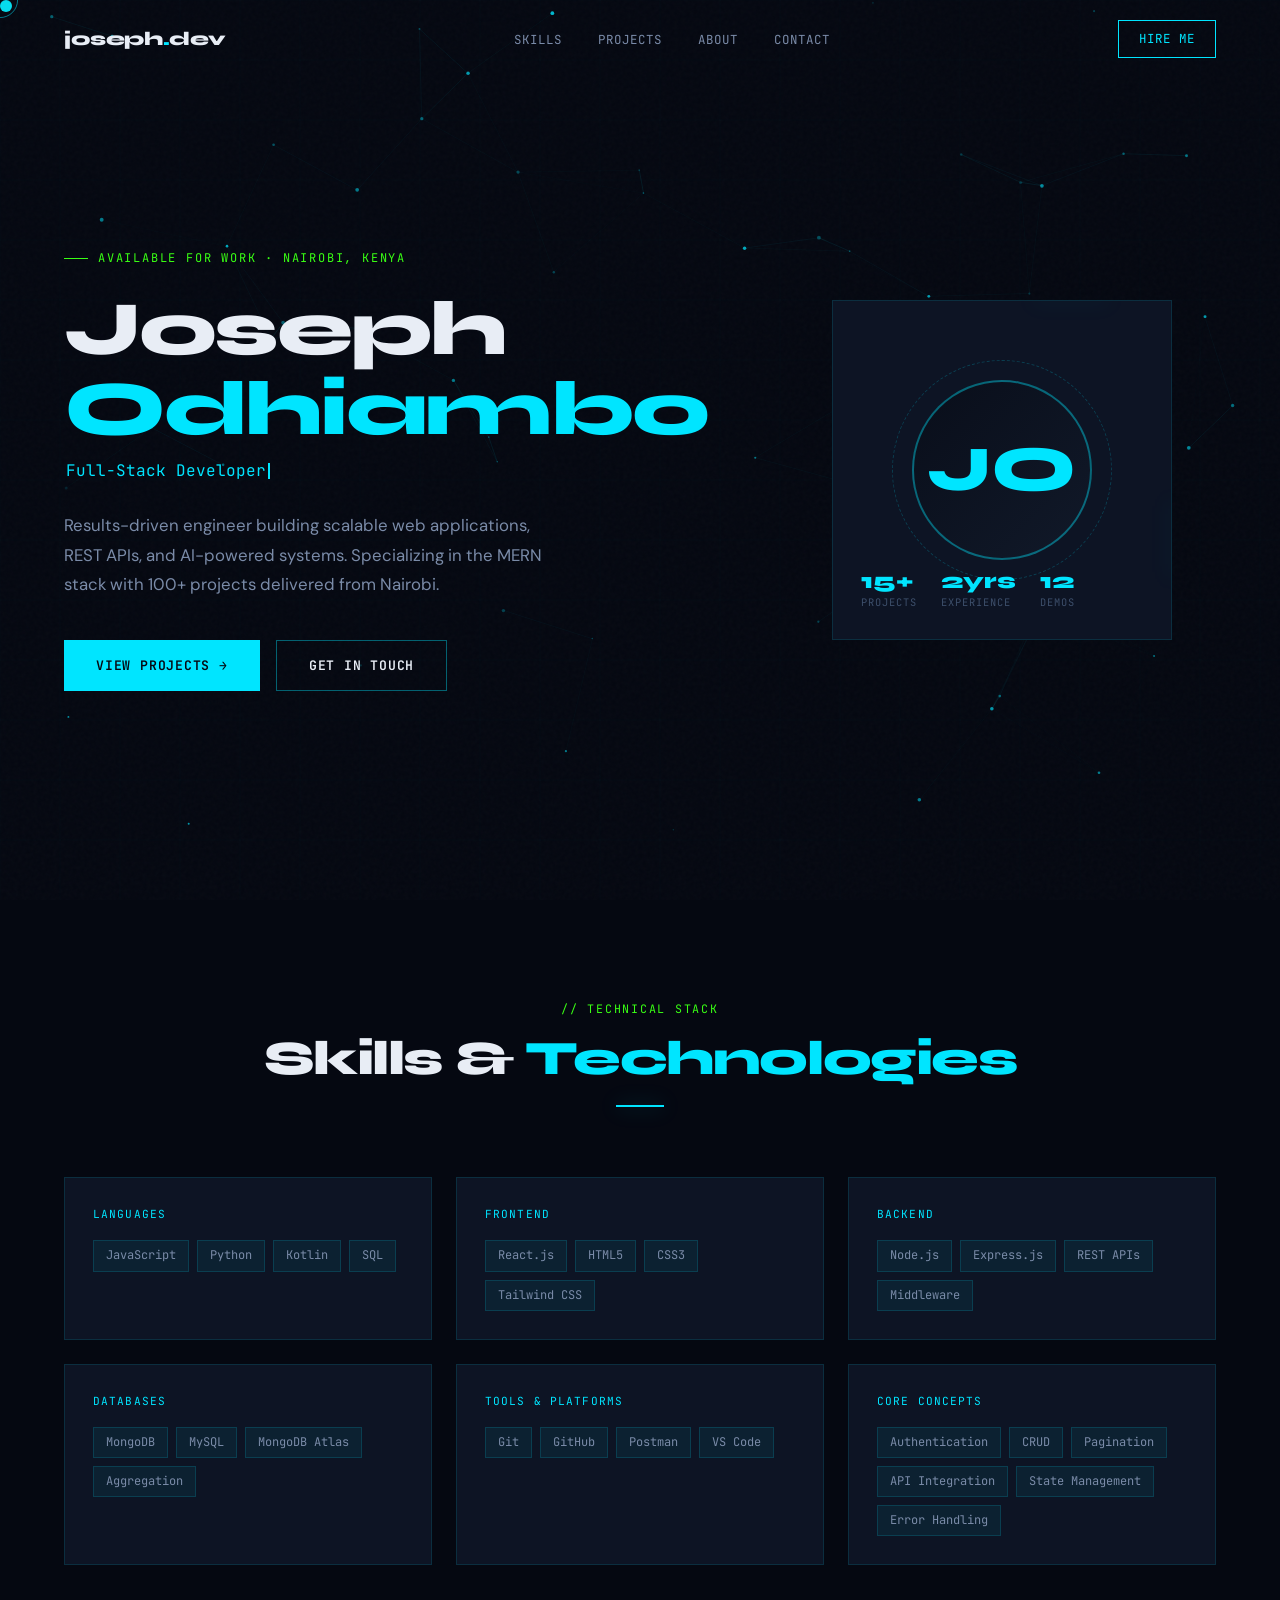
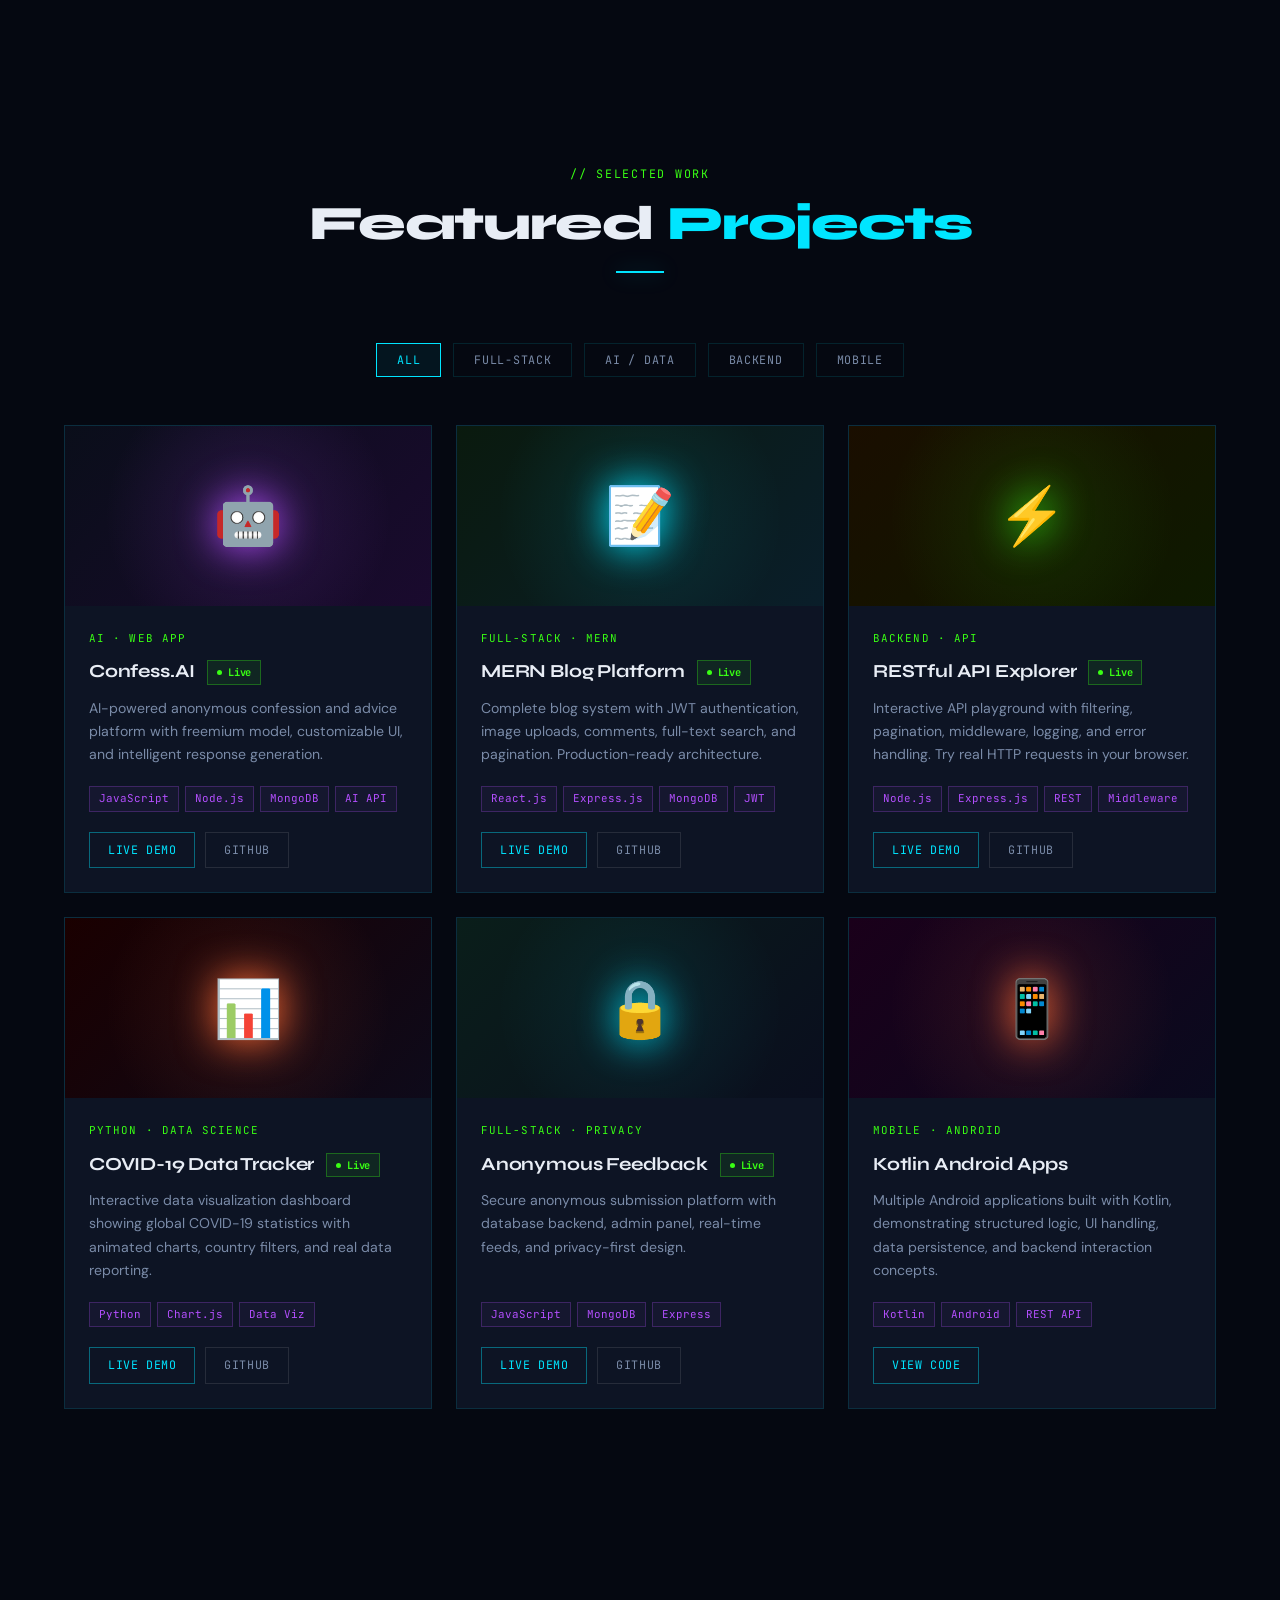
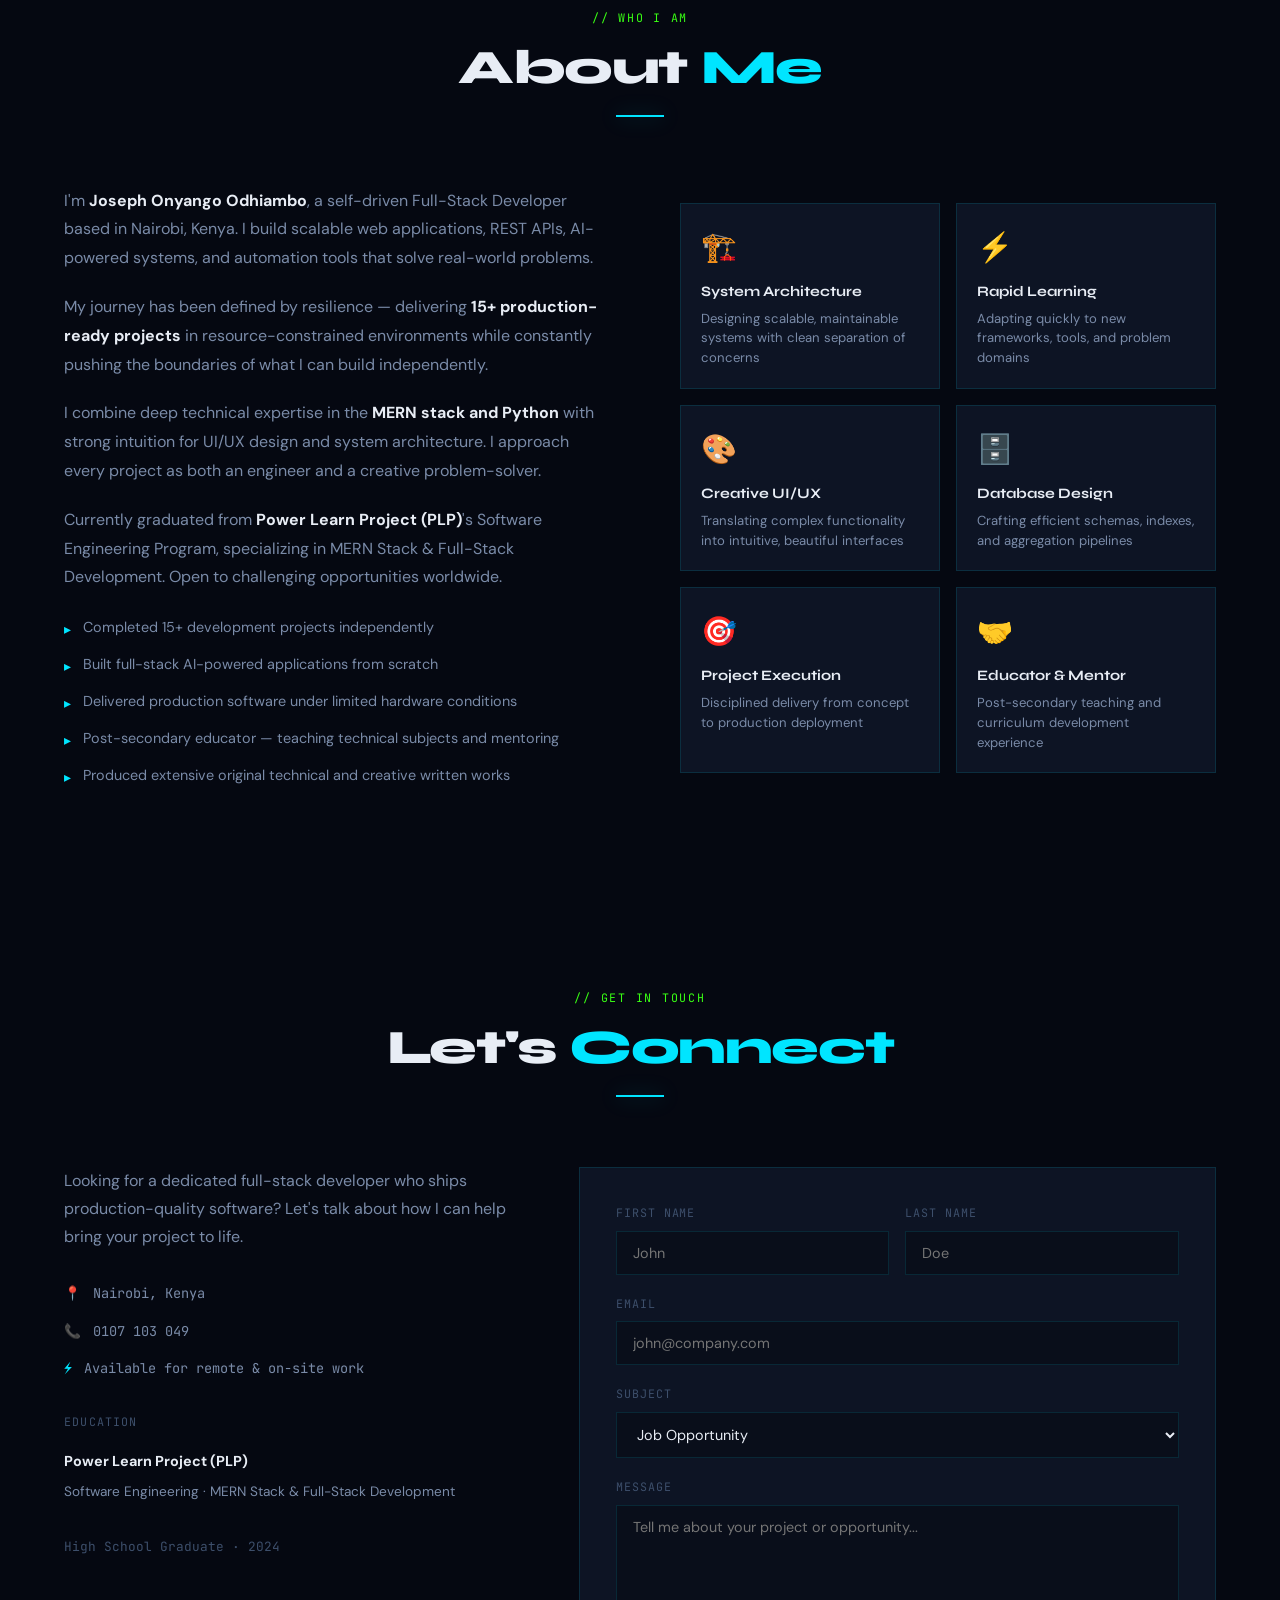
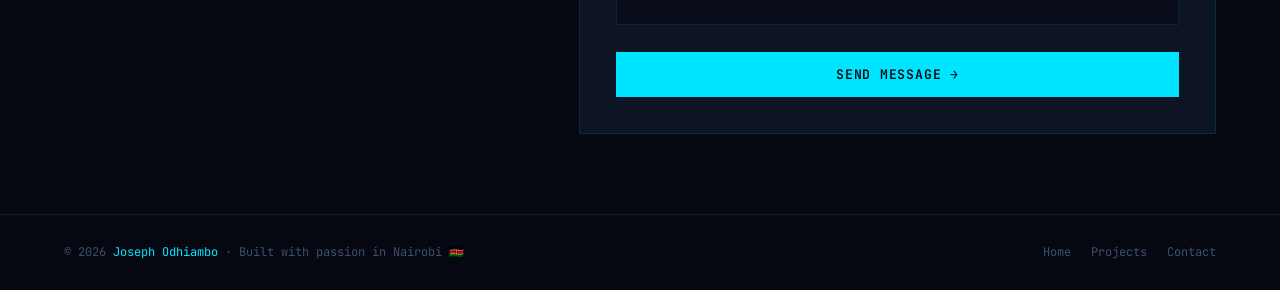
==== commit a6ce2837: "Update index.html" ====
--- a/index.html
+++ b/index.html
@@ -64,11 +64,11 @@
           <div class="hero-avatar">JO</div>
           <div class="hero-stats-row">
             <div class="stat-chip">
-              <span class="num" data-count="100" data-suffix="+">0+</span>
+              <span class="num" data-count="15" data-suffix="+">0+</span>
               <span class="label">Projects</span>
             </div>
             <div class="stat-chip">
-              <span class="num" data-count="3" data-suffix="yrs">0yrs</span>
+              <span class="num" data-count="2" data-suffix="yrs">0yrs</span>
               <span class="label">Experience</span>
             </div>
             <div class="stat-chip">
@@ -286,11 +286,11 @@
     <div class="about-grid">
       <div class="about-text reveal">
         <p>I'm <strong>Joseph Onyango Odhiambo</strong>, a self-driven Full-Stack Developer based in Nairobi, Kenya. I build scalable web applications, REST APIs, AI-powered systems, and automation tools that solve real-world problems.</p>
-        <p>My journey has been defined by resilience — delivering <strong>100+ production-ready projects</strong> in resource-constrained environments while constantly pushing the boundaries of what I can build independently.</p>
+        <p>My journey has been defined by resilience — delivering <strong>15+ production-ready projects</strong> in resource-constrained environments while constantly pushing the boundaries of what I can build independently.</p>
         <p>I combine deep technical expertise in the <strong>MERN stack and Python</strong> with strong intuition for UI/UX design and system architecture. I approach every project as both an engineer and a creative problem-solver.</p>
         <p>Currently graduated from <strong>Power Learn Project (PLP)</strong>'s Software Engineering Program, specializing in MERN Stack &amp; Full-Stack Development. Open to challenging opportunities worldwide.</p>
         <ul class="achievements-list">
-          <li>Completed 100+ development projects independently</li>
+          <li>Completed 15+ development projects independently</li>
           <li>Built full-stack AI-powered applications from scratch</li>
           <li>Delivered production software under limited hardware conditions</li>
           <li>Post-secondary educator — teaching technical subjects and mentoring</li>
@@ -351,7 +351,7 @@
 
 <footer>
   <div class="footer-inner">
-    <p class="footer-copy">© 2024 <span>Joseph Odhiambo</span> · Built with passion in Nairobi 🇰🇪</p>
+    <p class="footer-copy">© 2026 <span>Joseph Odhiambo</span> · Built with passion in Nairobi 🇰🇪</p>
     <div class="footer-links">
       <a href="#hero">Home</a>
       <a href="#projects">Projects</a>
